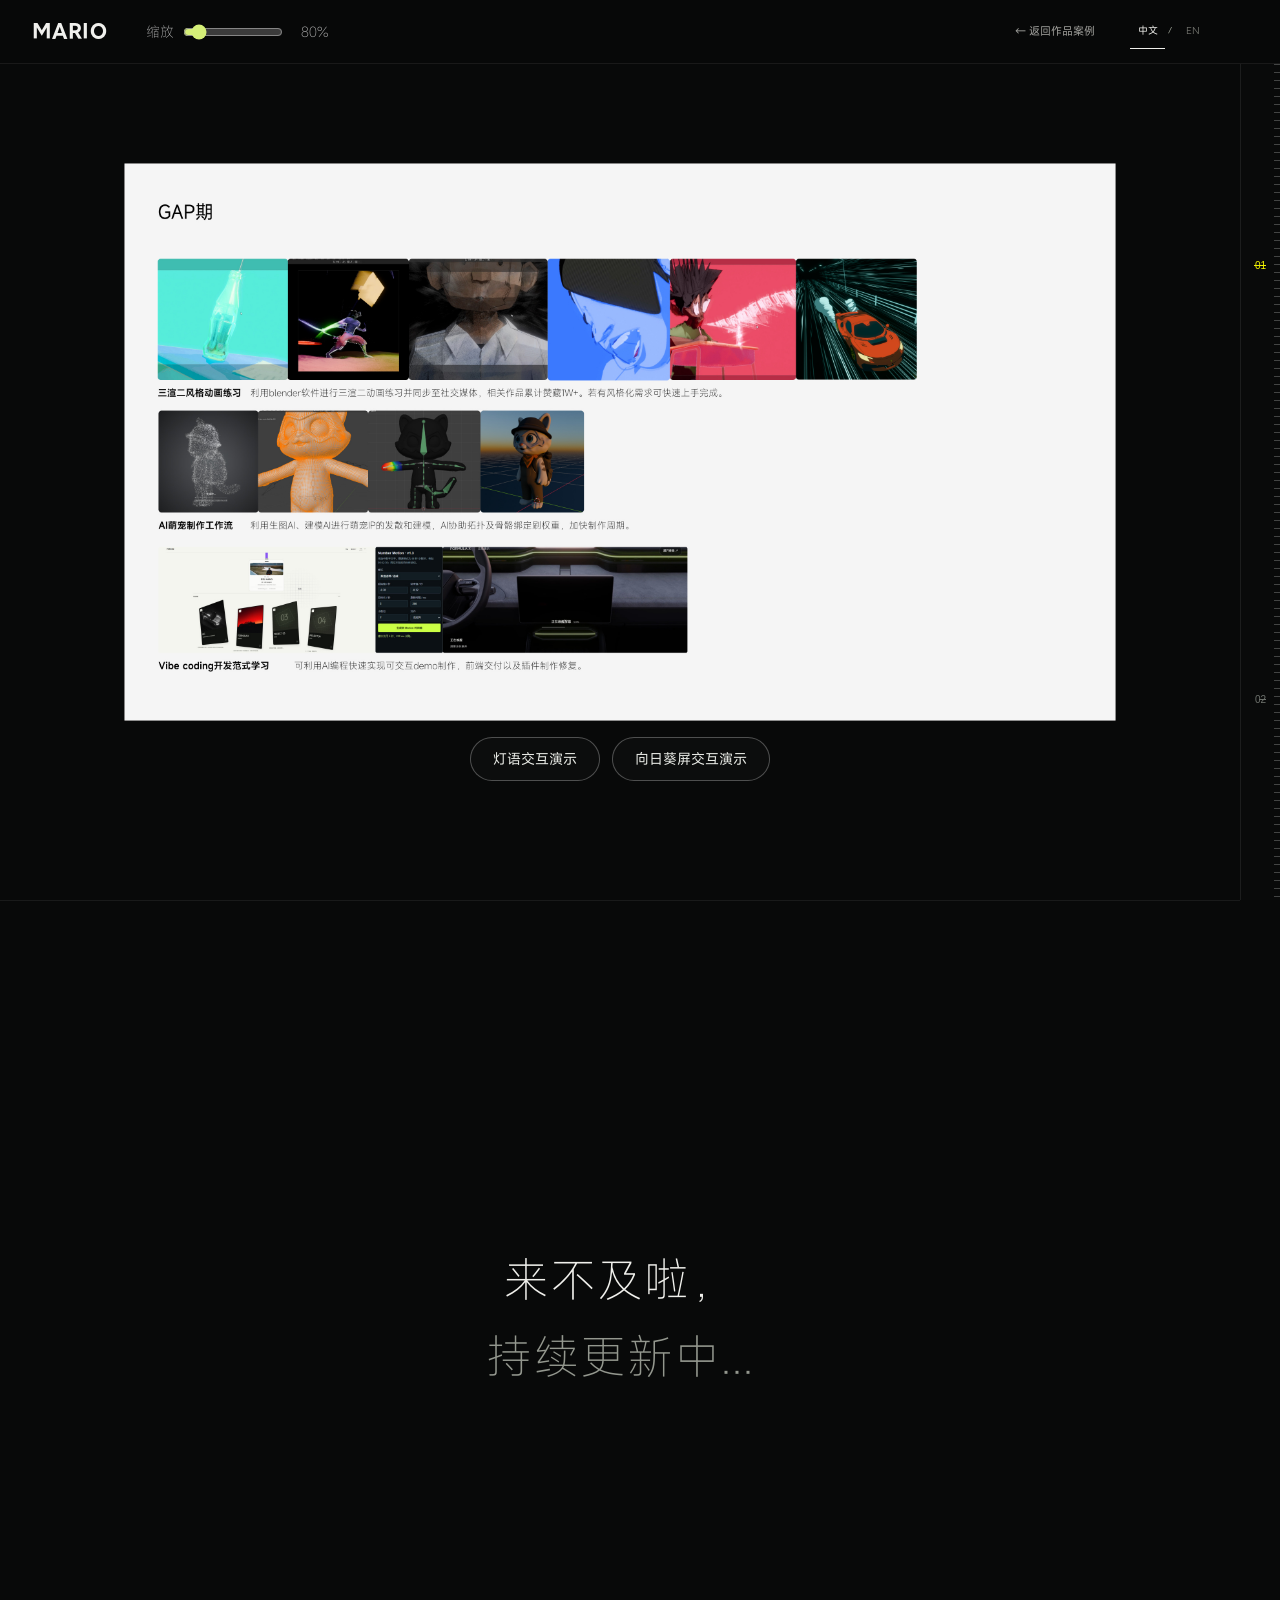
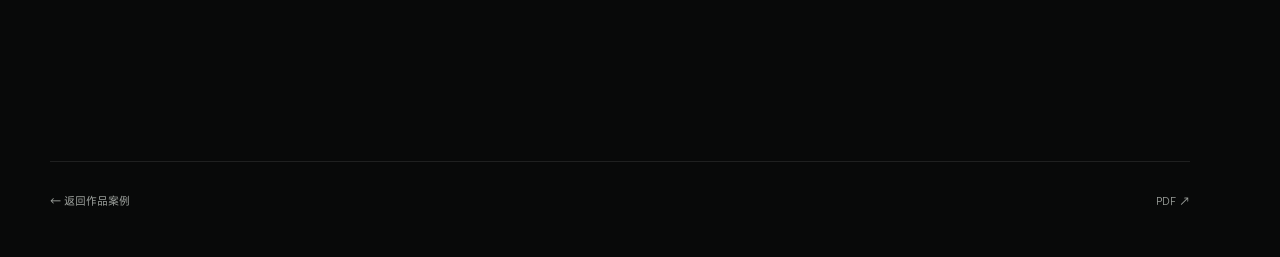
==== site/gap.html @ 6a28db86 "Publish MARIO UX and HMI portfolio" ====
<!doctype html><html lang="zh-CN"><head><meta charset="utf-8"><meta name="viewport" content="width=device-width,initial-scale=1"><meta name="description" content="GAP期 — 麦浩 Mario 的 UX / HMI 项目案例。"><meta name="theme-color" content="#080909"><title>GAP期 · MARIO</title><link rel="stylesheet" href="style.css?v=17"><link rel="stylesheet" href="isc.css?v=14"><link rel="stylesheet" href="portal.css?v=36"><script>try{const t=Number(sessionStorage.getItem('mario-gap-entry'));if(t&&Date.now()-t<6000&&!matchMedia('(prefers-reduced-motion: reduce)').matches){document.documentElement.classList.add('portal-arriving');setTimeout(()=>document.documentElement.classList.remove('portal-arriving'),2500)}}catch{}</script><link rel="stylesheet" href="extra-case.css?v=45"><link rel="stylesheet" href="cursor.css?v=17"><link rel="stylesheet" href="case-motion.css?v=42"></head><body class="case-page extra-page"><a class="case-skip" href="#case-main">跳转到项目内容</a><header class="case-header"><a class="logo" href="index.html#work" aria-label="返回 MARIO 作品集">MARIO</a><a href="index.html#work" class="case-return" id="case-return">← 返回作品案例</a><div class="language-switch" role="group" aria-label="页面语言"><button type="button" data-case-language="zh" aria-pressed="true">中文</button><span aria-hidden="true">/</span><button type="button" data-case-language="en" aria-pressed="false">EN</button></div></header><div class="reading-progress" aria-hidden="true"></div><nav class="case-ruler" aria-label="项目章节"></nav><main id="case-main" class="case-main"></main><dialog id="image-viewer"><div class="image-toolbar"><p id="image-caption"></p><div><button id="image-zoom" type="button" aria-pressed="false">放大查看</button><button id="image-close" type="button" aria-label="关闭图像">×</button></div></div><div class="image-stage"><img id="image-large" alt=""></div></dialog><script src="portal.js?v=44"></script><script src="gap.js?v=45"></script><script src="cursor.js?v=18"></script><script src="case-motion.js?v=46"></script></body></html>
---- site/style.css ----
@charset "UTF-8";
@font-face{font-family:Anton;src:url('assets/Anton-Regular.ttf') format('truetype');font-display:swap}@font-face{font-family:PortfolioCN;src:url('assets/Chinese-400.woff2') format('woff2');font-weight:400;font-display:swap}@font-face{font-family:PortfolioCN;src:url('assets/Chinese-500.woff2') format('woff2');font-weight:500;font-display:swap}@font-face{font-family:PortfolioCN;src:url('assets/Chinese-600.woff2') format('woff2');font-weight:600;font-display:swap}
:root{--paper:#f5f5f0;--ink:#141512;--grey:#74766e;--yellow:#ffd500;--line:#d9dad3}*{box-sizing:border-box}html{scroll-behavior:smooth;scroll-padding-top:30px}body{margin:0;background:var(--paper);color:var(--ink);font-family:PortfolioCN,"Microsoft YaHei",sans-serif;-webkit-font-smoothing:antialiased}button,a{-webkit-tap-highlight-color:transparent}button{font:inherit;color:inherit;cursor:pointer}button{padding:0;border:0;background:none}a{color:inherit;text-decoration:none}button:focus-visible,a:focus-visible{outline:2px solid #8e7300;outline-offset:7px}::selection{background:var(--yellow);color:#111}[hidden]{display:none!important}header{height:90px;display:flex;align-items:center;justify-content:space-between;margin:0 4.5%;border-bottom:1px solid var(--line)}.logo{font-family:Arial,sans-serif;font-size:45px;line-height:1;font-weight:900;letter-spacing:-6px;padding-right:8px}.logo span{color:#b49b00}nav{display:flex;gap:32px;align-items:center;font-size:13px}nav a:hover,nav button:hover{opacity:.5}#language{font-family:Arial,sans-serif;font-size:11px;margin-left:10px}main{max-width:1800px;margin:auto;padding:0 4.5%}.identity{display:grid;grid-template-columns:1.55fr 1fr;align-items:center;gap:10%;padding:55px 0 48px}.name-top{display:flex;align-items:center;gap:24px}.name-top>span:first-child{font-size:27px;font-weight:600;letter-spacing:1px}.name-rule{height:1px;background:#bfc1b6;flex:1;max-width:140px}.occupation{font-family:Arial,sans-serif;font-size:11px;line-height:1.45;letter-spacing:.4px}h1{font-family:Anton,Impact,sans-serif;font-weight:400;font-size:clamp(120px,15.7vw,245px);line-height:.99;letter-spacing:-.035em;margin:14px 0 -5px;position:relative;width:max-content}.name-star{display:inline-block;font-family:Arial,sans-serif;font-size:.29em;vertical-align:top;line-height:1.2;position:absolute;top:6px;right:-.85em;transform:rotate(-10deg);color:#aea52a}.bio{padding-top:6px;max-width:420px}.portrait{width:58px;height:66px;object-fit:cover;filter:grayscale(1);margin-bottom:16px}.bio h2{font-size:20px;font-weight:500;line-height:1.65;letter-spacing:-.3px;margin:0 0 12px}.bio p{font-size:13px;color:var(--grey);line-height:1.95;margin:0 0 16px;max-width:355px}.email{font:12px Arial,sans-serif;border-bottom:1px solid #b7b8ae;padding-bottom:4px}.work-heading{border-top:1px solid var(--line);display:flex;justify-content:space-between;align-items:center;padding:24px 0 22px}.work-heading h2{font-size:13px;font-weight:500;margin:0}.work-heading>span{font:10px Arial,sans-serif;letter-spacing:.5px;color:var(--grey)}.projects{display:grid;grid-template-columns:repeat(4,minmax(0,1fr));gap:22px}.project{text-align:left;min-width:0;display:block}.project-image{aspect-ratio:1.28;background:#e9eae3;position:relative;overflow:hidden}.project-image img{display:block;width:100%;height:100%;object-fit:cover;transition:transform .6s cubic-bezier(.2,.7,.2,1)}.project:first-child .project-image img{object-position:50% 56%}.project:hover img{transform:scale(1.055)}.project-open{position:absolute;right:12px;top:10px;color:#fff;font-size:23px;transition:transform .3s}.project:hover .project-open{transform:translate(3px,-3px)}.project-caption{display:flex;justify-content:space-between;align-items:center;margin:16px 0 5px}.project-caption h3{font-family:Arial,PortfolioCN,sans-serif;font-weight:600;font-size:15px;letter-spacing:-.3px;margin:0}.project-caption>span{font:10px Arial,sans-serif;color:var(--grey)}.project>p{font-size:11px;color:var(--grey);line-height:1.7;margin:0}.pending .project-image{background:#e9eae4;display:flex;align-items:center;justify-content:center}.placeholder-number{font-family:Anton,sans-serif;font-size:clamp(60px,7.5vw,115px);font-weight:400;color:#c2c5b9;line-height:1;transition:transform .5s,color .5s}.pending:hover .placeholder-number{transform:translateY(-7px);color:#a8ac9c}.pending-note{position:absolute;bottom:15px;font-size:10px;color:#7c8074;letter-spacing:2px}.pending:last-child .project-image{background:#e3e5dc}.pending .project-caption h3{font-family:PortfolioCN,sans-serif;font-weight:500}footer{margin:48px 4.5% 0;border-top:1px solid var(--line);padding:25px 0;display:flex;justify-content:space-between;font-size:10px;color:var(--grey)}footer>span{font-family:Arial,PortfolioCN,sans-serif}#site{transition:filter 1.2s,transform 1.2s,opacity .8s}.in-intro{overflow:hidden}.in-intro #site{filter:blur(12px);transform:scale(.98);pointer-events:none}.entrance{position:fixed;inset:0;background:#10110f;z-index:100;overflow:hidden;color:var(--yellow);transition:background 1s;visibility:hidden}.in-intro .entrance{visibility:visible}.entrance-top,.entrance-bottom{position:absolute;left:4.5%;right:4.5%;display:flex;align-items:center;justify-content:space-between;font:10px Arial,PortfolioCN,sans-serif;letter-spacing:.5px;z-index:4}.entrance-top{top:32px}.entrance-bottom{bottom:28px}.entrance-top button{font-size:11px;color:#d5d6cc}.ribbons{position:absolute;inset:0;display:flex;align-items:center;justify-content:center;perspective:1000px}.ribbon{position:absolute;background:var(--yellow);height:clamp(90px,18vh,190px);width:125vw;display:flex;align-items:center;justify-content:center;gap:3vw;white-space:nowrap;box-shadow:0 7px 25px #0005;transform-origin:center;transition:transform 1.2s cubic-bezier(.76,0,.24,1),opacity .8s;overflow:hidden}.ribbon span{font-family:Anton,sans-serif;color:#10110f;font-size:clamp(70px,16vh,170px);line-height:1;letter-spacing:-2px}.ribbon img{height:80%;width:17vh;object-fit:cover}.r1{transform:translateY(-20vh) rotate(-10deg);z-index:1}.r2{transform:rotate(7deg);z-index:2}.r3{transform:translateY(20vh) rotate(-6deg);z-index:3}.enter-control{position:absolute;z-index:5;left:50%;top:50%;transform:translate(-50%,-50%);text-align:center;background:#10110fe8;border:1px solid #ffffff20;padding:27px 34px 20px;backdrop-filter:blur(12px);transition:opacity .25s,transform .5s}.enter-control p{font-size:11px;color:#d7d8cb;white-space:nowrap;margin:15px 0 0}#enter{display:block;margin:auto;padding:5px;border-radius:60px}#enter:focus-visible{outline-color:var(--yellow)}.switch-track{display:block;width:108px;height:56px;background:#55584e;border-radius:40px;padding:5px;box-shadow:inset 0 2px 9px #0008;transition:background .3s}.switch-knob{display:grid;place-items:center;background:var(--paper);width:46px;height:46px;color:#151610;font-size:25px;border-radius:50%;box-shadow:0 3px 10px #0007;transition:transform .35s}.entering .switch-track{background:var(--yellow)}.entering .switch-knob{transform:translateX(52px)}.entering .enter-control{opacity:0;transform:translate(-50%,-50%) scale(.8);transition-delay:.3s}.entering .r1{transform:translate(-25vw,-130vh) rotate(-30deg);transition-delay:.2s}.entering .r2{transform:translate(140vw,10vh) rotate(20deg);transition-delay:.3s}.entering .r3{transform:translate(-30vw,140vh) rotate(-20deg);transition-delay:.4s}.entering.entrance{background:transparent}.entering .entrance-top,.entering .entrance-bottom{opacity:0;transition:opacity .3s}.intro-counter{position:absolute;inset:0;background:#10110f;z-index:8;display:grid;place-items:center;font-family:Anton,sans-serif;font-size:30vh;transition:opacity .3s;pointer-events:none}.intro-counter.done{opacity:0}dialog{width:min(480px,calc(100% - 40px));padding:45px;background:var(--paper);color:var(--ink);border:0;box-shadow:0 20px 100px #0004}dialog::backdrop{background:#10120e88;backdrop-filter:blur(6px)}.close-dialog{position:absolute;right:20px;top:15px;font-size:25px}.dialog-eyebrow{font:10px Arial,sans-serif;letter-spacing:1px;color:var(--grey)}dialog h2{font-size:30px;font-weight:500;margin:25px 0 15px}dialog p{font-size:13px;line-height:1.9;color:var(--grey)}#contact-links{display:flex;flex-direction:column;gap:16px;margin-top:25px;font:15px Arial,sans-serif}#contact-links a{width:max-content;border-bottom:1px solid #a8ab9d;padding-bottom:5px}
@media(min-width:1700px){.identity{padding:70px 0}.bio{max-width:460px}.bio p{font-size:15px;max-width:420px}.project-image{aspect-ratio:1.5}}@media(max-width:850px){header{height:74px}.identity{gap:7%;grid-template-columns:1.2fr 1fr;padding:45px 0}.name-top{gap:12px}.name-rule{max-width:60px}.name-top>span:first-child{font-size:22px}h1{font-size:17vw}.occupation{font-size:9px}.bio h2{font-size:17px}.bio p{font-size:12px}.projects{gap:16px}.project-image{aspect-ratio:1}.project-caption h3{font-size:12px}.project>p{font-size:10px}.pending-note{font-size:9px;letter-spacing:0}}@media(max-width:600px){header{height:68px;margin:0 6%}.logo{font-size:37px}nav{gap:23px;font-size:12px}#language{margin-left:0}main{padding:0 6%}.identity{display:block;padding:34px 0 32px}.name-top{gap:18px}.name-top>span:first-child{font-size:23px}.name-rule{max-width:90px}.occupation{font-size:10px}h1{font-size:29vw;line-height:1.05;letter-spacing:-.025em;margin-top:10px}.name-star{font-size:.25em;right:-.85em}.bio{padding-top:24px;position:relative;padding-left:66px;max-width:none}.portrait{position:absolute;left:0;top:27px;width:46px;height:56px}.bio h2{font-size:16px;margin-bottom:7px}.bio p{font-size:11px;line-height:1.9;max-width:none;margin-bottom:10px}.email{font-size:11px}.work-heading{padding:20px 0}.projects{grid-template-columns:1fr 1fr;gap:25px 15px}.project-image{aspect-ratio:1.3}.project-caption{margin-top:12px}.project-caption h3{font-size:12px}.project>p{font-size:10px}.placeholder-number{font-size:64px}.pending-note{bottom:12px;font-size:9px}footer{margin:30px 6% 0;padding:22px 0;gap:10px;font-size:9px}.entrance-top,.entrance-bottom{left:6%;right:6%;font-size:9px}.entrance-top{top:25px}.entrance-bottom{bottom:25px}.ribbon{width:220vw;height:16vh}.ribbon span{font-size:14vh}.r1{transform:translateY(-20vh) rotate(-16deg)}.r2{transform:rotate(12deg)}.r3{transform:translateY(20vh) rotate(-14deg)}.enter-control{padding:20px 25px 17px}.enter-control p{font-size:10px}dialog{padding:35px}}
@media(prefers-reduced-motion:reduce){html{scroll-behavior:auto}*,*:before,*:after{animation:none!important;transition:none!important}}

main:focus{outline:none}

/* Entrance revision: slender typography tapes and graphic hazard strips. */
@font-face{font-family:BlueSkyStandard;src:url('assets/BlueSkyStandard-Bold.woff') format('woff');font-weight:700;font-display:swap}
.entrance{font-family:MiSans,PortfolioCN,sans-serif}.entrance .ribbon{height:clamp(54px,9.5vh,92px);width:160vw;gap:7vw;box-shadow:0 3px 10px #0004}.entrance .ribbon span{font-family:BlueSkyStandard,sans-serif;font-size:clamp(34px,7.3vh,70px);font-weight:700;letter-spacing:-.035em;flex-shrink:0;line-height:1.05}.entrance .r1{transform:translateY(-22vh) rotate(-10deg)}.entrance .r2{transform:translateY(-2vh) rotate(7deg)}.entrance .r3{transform:translateY(20vh) rotate(-7deg)}
.hazard{position:absolute;width:160vw;height:clamp(18px,4.2vh,38px);background:repeating-linear-gradient(45deg,#10110f 0,#10110f 27px,var(--yellow) 27px,var(--yellow) 54px);box-shadow:0 3px 12px #0005;transition:transform 1.2s cubic-bezier(.76,0,.24,1),opacity .8s;z-index:0;pointer-events:none}.h1{transform:translateY(-36vh) rotate(6deg)}.h2{transform:translateY(4vh) rotate(-24deg)}.h3{transform:translateY(34vh) rotate(4deg)}.entrance .enter-control{padding:22px 25px;border:1px solid #ffffff14;background:#10110fe8;border-radius:3px;top:50%}.switch-knob svg{width:25px;height:25px;fill:none;stroke:currentColor;stroke-width:1.7;stroke-linecap:round;stroke-linejoin:round}.intro-skip{position:absolute;z-index:7;right:4.5%;top:25px;width:36px;height:36px;color:#b6b8a9;font-size:0;border-radius:50%}.intro-skip:before,.intro-skip:after{content:'';position:absolute;left:10px;top:17px;width:16px;height:1px;background:currentColor;transform:rotate(45deg)}.intro-skip:after{transform:rotate(-45deg)}.intro-skip:hover{color:#fff}.entrance.entering .r1{transform:translate(-25vw,-130vh) rotate(-30deg)}.entrance.entering .r2{transform:translate(150vw,10vh) rotate(20deg)}.entrance.entering .r3{transform:translate(-30vw,140vh) rotate(-20deg)}.entering .h1{transform:translate(30vw,-140vh) rotate(20deg);transition-delay:.1s}.entering .h2{transform:translate(-160vw,10vh) rotate(-30deg);transition-delay:.2s}.entering .h3{transform:translate(30vw,140vh) rotate(16deg);transition-delay:.3s}.entering .intro-skip{opacity:0;transition:opacity .2s}
@media(max-width:600px){.entrance .ribbon{height:clamp(46px,7.5vh,65px);width:260vw;gap:14vw}.entrance .ribbon span{font-size:clamp(28px,5.6vh,48px);letter-spacing:-.035em}.entrance .r1{transform:translateY(-21vh) rotate(-14deg)}.entrance .r2{transform:translateY(-1vh) rotate(10deg)}.entrance .r3{transform:translateY(20vh) rotate(-12deg)}.hazard{height:22px;width:270vw;background-size:auto}.h1{transform:translateY(-34vh) rotate(8deg)}.h2{transform:translateY(1vh) rotate(-30deg)}.h3{transform:translateY(33vh) rotate(7deg)}.entrance .enter-control{padding:19px 21px}}

/* Personal introduction: a single profile card in a quiet tracking field. */
@font-face{font-family:BlueSkyStandard;src:url('assets/BlueSkyStandard-Regular.woff') format('woff');font-weight:400;font-display:swap}
#site .logo{font-family:BlueSkyStandard,sans-serif;font-size:23px;letter-spacing:.035em;font-weight:700;line-height:1;padding:0}header{height:78px}.personal-stage{display:flex;justify-content:center;align-items:center;position:relative;isolation:isolate;overflow:hidden;min-height:490px;padding:42px 0 46px;gap:0;background:radial-gradient(ellipse at center,#fbfbf9 10%,#f5f5f0 70%)}.stage-grid{position:absolute;inset:0;z-index:-3;pointer-events:none;background-image:linear-gradient(#858d810d 1px,transparent 1px),linear-gradient(90deg,#858d810d 1px,transparent 1px);background-size:38px 38px;mask-image:radial-gradient(ellipse 48% 55% at center,#000 10%,transparent 100%)}.motion-defs{position:absolute;width:0;height:0;overflow:hidden}.profile-card{position:relative;z-index:5;width:370px;padding:7px 7px 0;background:#fafbf8f5;border:1px solid #d9ddd4;border-radius:24px;box-shadow:0 3px 4px #303a2810,0 15px 45px #303a280c,inset 0 0 0 3px #fff;transition:box-shadow .4s}.profile-card:hover{box-shadow:0 4px 8px #303a2810,0 20px 55px #303a2814,inset 0 0 0 3px #fff}.profile-photo{height:164px;overflow:hidden;border-radius:17px 17px 8px 8px;background:#b8c4bb}.profile-photo img{display:block;width:100%;height:100%;object-fit:cover;object-position:55% 66%;filter:saturate(.8);transition:transform .8s}.profile-card:hover .profile-photo img{transform:scale(1.025)}.profile-content{text-align:center;padding:20px 25px 19px}.profile-greeting{margin:0 0 5px!important;font-size:11px!important;font-weight:400!important;color:#8c9186!important;line-height:1.5!important}.profile-card h1{display:flex;align-items:baseline;justify-content:center;gap:11px;font-family:PortfolioCN,sans-serif;font-size:24px;font-weight:500;letter-spacing:0;line-height:1.3;width:auto;margin:0}.profile-english{font-family:BlueSkyStandard,sans-serif;font-weight:700;font-size:24px;letter-spacing:.01em}.profile-role{font-family:BlueSkyStandard,sans-serif;font-size:11px;color:#555d50;letter-spacing:.04em;margin:10px 0 11px}.profile-description{font-family:PortfolioCN,sans-serif;font-size:11px;line-height:1.9;color:#7e8577;margin:0 auto;max-width:295px}.profile-actions{border-top:1px solid #e5e7df;display:flex;justify-content:space-between;align-items:center;padding:14px 14px 15px;gap:20px}.profile-icons{display:flex;gap:7px}.profile-icons a{width:30px;height:30px;border:1px solid #e3e6dc;border-radius:50%;display:grid;place-items:center;background:#f1f3ed;transition:background .2s}.profile-icons a:hover{background:#e2e6d9}.profile-icons svg{width:14px;height:14px;fill:none;stroke:#30372b;stroke-width:1.4;stroke-linecap:round;stroke-linejoin:round}#card-contact{background:#20251c;color:#fff;border-radius:22px;padding:10px 17px;font-size:10px;line-height:1}#card-contact:hover{background:#414b36}.walker{position:absolute;left:50%;top:50%;width:74px;height:135px;z-index:0;pointer-events:none;will-change:transform;animation:walk-field 10s ease-in-out infinite;--x:0px;--y:0px;--angle:0deg;--step:25px}.walker-1{--x:-290px;--y:15px;--angle:12deg;animation-delay:-2s}.walker-2{--x:-235px;--y:80px;--angle:24deg;animation-delay:-7s}.walker-3{--x:230px;--y:50px;--angle:72deg;animation-delay:-4s}.walker-4{--x:265px;--y:-5px;--angle:94deg;animation-delay:-9s}.shoe{position:absolute;left:15px;top:12px;width:42px;height:102px;fill:#191d17;filter:blur(.35px) drop-shadow(0 5px 5px #1e2a1938);opacity:.9}.foot-halo{position:absolute;inset:-28px -18px 0;background:radial-gradient(ellipse,#222e185c,transparent 65%);filter:blur(13px);transform:translateY(-25px)}.track-frame{position:absolute;inset:0;background:linear-gradient(#bd5b57,#bd5b57) top left/8px 1px no-repeat,linear-gradient(#bd5b57,#bd5b57) top left/1px 8px no-repeat,linear-gradient(#bd5b57,#bd5b57) top right/8px 1px no-repeat,linear-gradient(#bd5b57,#bd5b57) top right/1px 8px no-repeat,linear-gradient(#bd5b57,#bd5b57) bottom left/8px 1px no-repeat,linear-gradient(#bd5b57,#bd5b57) bottom left/1px 8px no-repeat,linear-gradient(#bd5b57,#bd5b57) bottom right/8px 1px no-repeat,linear-gradient(#bd5b57,#bd5b57) bottom right/1px 8px no-repeat;animation:tracking 4s ease-in-out infinite}.track-frame i{position:absolute;top:-13px;left:0;font:normal 6px/1 BlueSkyStandard,Arial,sans-serif;letter-spacing:1px;color:#b35a55;white-space:nowrap}.walker-2 .track-frame{animation-delay:-2s}.walker-3 .track-frame{animation-delay:-1s}.walker-4 .track-frame{animation-delay:-3s}.walker-2 .shoe,.walker-4 .shoe{transform:scaleX(-1)}@keyframes walk-field{0%,100%{transform:translate(var(--x),var(--y)) rotate(var(--angle));opacity:.55}35%{transform:translate(calc(var(--x) + var(--step)),calc(var(--y) - 32px)) rotate(calc(var(--angle) + 7deg));opacity:1}65%{transform:translate(calc(var(--x) + 12px),calc(var(--y) - 55px)) rotate(calc(var(--angle) - 4deg));opacity:.65}}@keyframes tracking{0%,20%,75%,100%{opacity:.1}35%,55%{opacity:.75}}
@media(min-width:1600px){.personal-stage{min-height:510px}.profile-card{width:400px}.profile-photo{height:178px}.profile-content{padding:22px 30px}.profile-description{font-size:12px}}@media(max-width:850px){.personal-stage{min-height:465px}.walker-1{--x:-265px}.walker-2{--x:-240px}.walker-3{--x:195px}.walker-4{--x:215px}.profile-card{width:350px}}@media(max-width:600px){header{height:66px}#site .logo{font-size:20px}.personal-stage{min-height:445px;padding:30px 13px 33px;margin:0 -6.82%;width:113.64%;background:radial-gradient(ellipse at center,#fbfbf9,#f5f5f0)}.profile-card{width:min(320px,84vw);border-radius:21px}.profile-photo{height:150px;border-radius:15px 15px 7px 7px}.profile-content{padding:17px 20px}.profile-card h1,.profile-english{font-size:22px}.profile-description{font-size:10px;max-width:260px}.profile-role{font-size:10px;margin:8px 0 10px}.profile-actions{padding:12px}.walker{transform:scale(.7);--step:12px}.walker-1{--x:-210px;--y:20px}.walker-2{--x:-195px;--y:100px}.walker-3{--x:155px;--y:80px}.walker-4{--x:170px;--y:10px}.stage-grid{background-size:27px 27px;mask-image:radial-gradient(ellipse at center,#000,transparent 80%)}}@media(prefers-reduced-motion:reduce){.walker{animation:none;transform:translate(var(--x),var(--y)) rotate(var(--angle));opacity:.55}.track-frame{animation:none;opacity:.35}}

@font-face{font-family:MiSans;src:url('assets/MiSans-400.woff2') format('woff2');font-weight:400;font-display:swap}@font-face{font-family:MiSans;src:url('assets/MiSans-500.woff2') format('woff2');font-weight:500;font-display:swap}
body,.profile-card h1,.profile-description{font-family:BlueSkyStandard,MiSans,sans-serif}.profile-content .profile-greeting,#card-contact{font-family:BlueSkyStandard,MiSans,sans-serif}

/* Wider profile, direct contacts and a pointer-revealed grid. */
#site{position:relative;isolation:isolate}.cursor-grid{position:fixed;inset:0;z-index:-1;pointer-events:none;background-image:linear-gradient(#7b897a38 1px,transparent 1px),linear-gradient(90deg,#7b897a38 1px,transparent 1px);background-size:30px 30px;mask-image:radial-gradient(circle 170px at var(--pointer-x,50%) var(--pointer-y,25%),#000 5%,transparent 100%);opacity:0;transition:opacity .45s}.cursor-grid.grid-active{opacity:1}.personal-stage{background:transparent;min-height:466px;padding:32px 0 37px;overflow:visible}.profile-card{width:460px}.profile-photo{height:180px}.profile-content{padding:18px 28px 18px}.profile-description{max-width:360px;line-height:1.9}.profile-contacts{display:flex;justify-content:center;align-items:center;gap:24px;padding:17px 10px 19px;border-top:1px solid #e4e7de;margin:0 13px;font:12px BlueSkyStandard,MiSans,sans-serif;color:#59624f}.profile-contacts a{transition:color .2s}.profile-contacts a:hover{color:#111}.profile-role{margin:9px 0 10px}.profile-card{background:#fafbf8f5}.profile-card h1{font-family:BlueSkyStandard,MiSans,sans-serif}
/* Staggered black posters, inspired by an exhibition wall. */
.poster-work{position:relative}.poster-work .work-heading{padding:24px 0 19px}.poster-field{position:relative;isolation:isolate;padding:34px 30px 10px;overflow:visible}.work-watermark{position:absolute;left:50%;bottom:92px;transform:translateX(-50%);font:400 clamp(90px,17vw,260px)/.8 BlueSkyStandard,sans-serif;letter-spacing:-.065em;color:#171914;white-space:nowrap;z-index:-1;pointer-events:none}.poster-field .projects{display:grid;grid-template-columns:repeat(4,minmax(0,1fr));gap:34px;align-items:start;perspective:1600px}.poster-project{position:relative;min-width:0;--rotation:-7deg;--lift:0px;--tilt-x:0deg;--tilt-y:0deg;isolation:isolate;padding-top:10px}.poster-project:nth-child(2){--rotation:3deg;margin-top:37px}.poster-project:nth-child(3){--rotation:-3deg;margin-top:8px}.poster-project:nth-child(4){--rotation:6deg;margin-top:42px}.poster{aspect-ratio:.76;background:#111310;border:5px solid #111310;border-radius:10px;overflow:hidden;position:relative;display:flex;flex-direction:column;color:#f4f5ef;box-shadow:0 10px 18px #1823101a;transform:translateY(var(--lift)) rotate(var(--rotation)) rotateX(var(--tilt-x)) rotateY(var(--tilt-y));transform-origin:50% 70%;transition:transform .65s cubic-bezier(.2,.7,.2,1),box-shadow .6s;will-change:transform}.poster-art{height:65%;flex-shrink:0;position:relative;background:#22261e;overflow:hidden;border-radius:5px 5px 0 0}.poster-art>img{width:100%;height:100%;object-fit:cover;display:block;transition:transform .9s}.cover-number{position:absolute;left:11px;top:11px;display:flex;align-items:center;justify-content:center;min-width:33px;height:29px;background:#f4f5ee;color:#171914;font:400 13px BlueSkyStandard,sans-serif;border-radius:3px}.poster-copy{flex:1;position:relative;padding:15px 9px 10px}.poster-copy h3{font:400 clamp(17px,2vw,29px)/1.06 BlueSkyStandard,sans-serif;letter-spacing:-.045em;margin:0;max-width:100%;overflow-wrap:break-word}.poster-copy>p{font:400 10px/1.5 BlueSkyStandard,MiSans,sans-serif;color:#b0b5a9;margin:10px 26px 0 0}.poster-arrow{position:absolute;right:9px;bottom:12px;width:22px;height:22px;display:grid;place-items:center;border:1px solid #f4f5ef44;border-radius:50%;font:15px Arial,sans-serif;transition:background .25s,color .25s}.poster-description{font-family:BlueSkyStandard,MiSans,sans-serif!important;font-size:11px!important;line-height:1.85!important;color:#72796c!important;margin:28px 0 0!important;padding:0 2px;max-width:95%;position:relative;background:var(--paper);text-align:left}.poster-project:hover,.poster-project:focus-visible{z-index:8}.poster-project:hover .poster,.poster-project:focus-visible .poster{--rotation:0deg;--lift:-14px;box-shadow:0 20px 35px #18231030}.poster-project:hover .poster-art img{transform:scale(1.07)}.poster-project:hover .poster-arrow{background:#f4f5ef;color:#151813}.wire-art{position:absolute;inset:0;display:grid;place-items:center;background:radial-gradient(ellipse at center,#6a765a44,transparent 70%),linear-gradient(#bfc8af16 1px,transparent 1px),linear-gradient(90deg,#bfc8af16 1px,transparent 1px);background-size:auto,24px 24px,24px 24px}.wire-art:after{content:'';position:absolute;left:20%;right:20%;top:24%;bottom:24%;border:1px solid #abb89755;transform:rotate(-25deg) skewY(12deg);transition:transform .8s}.wire-art>span{font:400 clamp(45px,6vw,95px)/1 BlueSkyStandard,sans-serif;letter-spacing:-.06em;color:#bbc4aa80;z-index:1}.poster-project:hover .wire-art:after{transform:rotate(15deg) skewY(-10deg)}.poster-project:nth-child(4) .wire-art{background-color:#282a23}.posters-visible .poster{animation:poster-arrive 1s cubic-bezier(.2,.7,.2,1) both}.posters-visible .poster-project:nth-child(2) .poster{animation-delay:.09s}.posters-visible .poster-project:nth-child(3) .poster{animation-delay:.18s}.posters-visible .poster-project:nth-child(4) .poster{animation-delay:.27s}@keyframes poster-arrive{from{opacity:0;translate:0 38px}to{opacity:1;translate:0 0}}.poster-work+footer{margin-top:32px}
@media(min-width:1600px){.profile-card{width:490px}.profile-photo{height:190px}.personal-stage{min-height:490px}.poster-field{padding-left:45px;padding-right:45px}.poster-field .projects{gap:55px}.poster-copy{padding:20px 12px}.poster-copy>p{font-size:12px}.poster-description{font-size:12px!important}}@media(max-width:1000px){.poster-field{padding:25px 14px 10px}.poster-field .projects{gap:23px}.poster-copy{padding:13px 7px}.poster-copy h3{font-size:19px}.poster-copy>p{font-size:9px}.cover-number{left:8px;top:8px;min-width:27px;height:24px;font-size:11px}.poster-description{font-size:10px!important;line-height:1.8!important}.work-watermark{bottom:100px}}@media(max-width:700px){.profile-card{width:min(460px,88vw)}.personal-stage{padding:30px 0;min-height:438px}.profile-photo{height:170px}.profile-description{max-width:340px;font-size:11px}.profile-content{padding:17px 22px}.profile-contacts{font-size:11px;gap:18px}.poster-field{padding:15px 9px 0}.poster-field .projects{grid-template-columns:1fr 1fr;gap:34px 28px}.poster-project:nth-child(1){--rotation:-5deg}.poster-project:nth-child(2){--rotation:5deg;margin-top:25px}.poster-project:nth-child(3){--rotation:-4deg;margin-top:0}.poster-project:nth-child(4){--rotation:4deg;margin-top:25px}.poster-copy h3{font-size:clamp(17px,3.5vw,24px)}.poster-description{margin-top:23px!important}.work-watermark{font-size:25vw;bottom:37%;letter-spacing:-.07em}.poster{border-width:4px;border-radius:8px}.poster-art{height:62%}.poster-copy>p{margin-top:7px}.poster-arrow{bottom:7px;right:6px;width:19px;height:19px;font-size:12px}}@media(max-width:400px){.profile-contacts{font-size:10px;gap:15px;margin:0 10px}.profile-photo{height:151px}.personal-stage{min-height:420px}.profile-description{font-size:10px}.poster-field .projects{gap:29px 19px}.poster-copy h3{font-size:17px}.poster-copy>p{font-size:8px}.poster-description{font-size:9px!important}.poster-art{height:59%}.cover-number{height:22px;min-width:24px;left:6px;top:6px}}
@media(hover:none){.cursor-grid{display:none}.poster-project:active .poster{--rotation:0deg;--lift:-5px}}@media(prefers-reduced-motion:reduce){.poster,.poster-art>img,.wire-art:after{transition:none;animation:none!important}.poster-project:hover .poster{--lift:0px}.cursor-grid{transition:none}}

.work-watermark{width:100%;text-align:center;overflow:hidden}.poster-work{overflow-x:clip}


@font-face{font-family:MiSans;src:url('assets/MiSans-ExtraLight.woff2') format('woff2');font-weight:200;font-display:swap}@font-face{font-family:BlueSkyStandard;src:url('assets/BlueSkyStandard-Light.woff') format('woff');font-weight:300;font-display:swap}
.profile-greeting,.profile-role,.profile-description,.profile-contacts{font-weight:200!important}.profile-description{font-size:12px}.profile-contacts{font-size:12px}.poster-copy>p{font-size:10px;line-height:1.5;margin-top:8px}.poster-project:first-child .poster-copy>p{max-width:90%;font-size:10px}@media(max-width:600px){.poster-project:first-child .poster-copy>p{font-size:8px;line-height:1.45;margin-top:6px}.poster-project:first-child .poster-copy h3{font-size:18px}.profile-description{font-size:11px}.profile-contacts{font-size:11px}}



.language-switch{display:flex;align-items:center;gap:3px;font-family:BlueSkyStandard,MiSans,sans-serif;font-size:11px;white-space:nowrap}.language-switch button{min-width:35px;min-height:34px;padding:7px 4px;border:0;border-bottom:1px solid transparent;color:#92988a;line-height:1.3}.language-switch button[aria-pressed=true]{color:var(--ink);border-bottom-color:currentColor}.language-switch span{color:#adb2a4;font-size:9px}.language-switch button:hover{opacity:1;color:var(--ink)}@media(max-width:600px){nav{gap:18px}.language-switch{gap:1px;font-size:10px}.language-switch button{min-width:30px}}
---- site/isc.css ----
@charset "UTF-8";
.case-page{--paper:#080909;--ink:#ededed;--grey:#999;--line:#ffffff20;background:var(--paper);color:var(--ink);font:400 14px/1.8 BlueSkyStandard,MiSans,sans-serif}.case-page *{box-sizing:border-box}.case-page h1,.case-page h2,.case-page p,.case-page figure{margin:0}.case-page main{padding:0;max-width:none;outline:0}.case-page button{font:inherit}.case-page a:focus-visible,.case-page button:focus-visible{outline:2px solid #a295ff;outline-offset:-3px}.visually-hidden{position:absolute!important;width:1px!important;height:1px!important;overflow:hidden;clip-path:inset(50%);white-space:nowrap}
.case-header{height:64px;position:sticky;top:0;z-index:30;margin:0;padding:0 70px 0 32px;display:flex;align-items:center;gap:25px;background:#080909f2;backdrop-filter:blur(12px);border-bottom:1px solid #ffffff12}.case-header .logo{font:700 22px/1 BlueSkyStandard,sans-serif;letter-spacing:.02em;color:#f0f0ed;padding:0}.case-return{margin-left:auto;font-size:11px;color:#a0a09c}.case-header .language-switch{margin-left:10px;font-size:10px}.case-header .language-switch button{color:#73746e}.case-header .language-switch button[aria-pressed=true]{color:#efefeb}.reading-progress{position:fixed;top:63px;left:0;width:100%;height:1px;background:#dfdfd6;transform:scaleX(0);transform-origin:left;z-index:40}.case-skip{position:fixed;top:-80px;left:20px;z-index:100;background:#f4ef00;color:black;padding:12px}.case-skip:focus{top:12px}.case-main{margin-right:40px}.case-ruler{position:fixed;right:0;top:64px;bottom:0;width:40px;background:#0a0b0bf2;border-left:1px solid #ffffff14;z-index:25;display:flex;flex-direction:column;justify-content:space-around}.case-ruler:after{content:'';position:absolute;right:0;top:0;bottom:0;width:6px;background:repeating-linear-gradient(to bottom,#9a9c9b66 0 1px,transparent 1px 8px);pointer-events:none}.case-ruler a{position:relative;display:flex;align-items:center;justify-content:center;min-height:42px;color:#6d716c;font:300 10px BlueSkyStandard,sans-serif;transition:color .25s}.case-ruler a i{position:absolute;right:0;width:7px;height:1px;background:currentColor;transition:width .25s}.case-ruler a.active,.case-ruler a:hover{color:#f0f000}.case-ruler a.active i{width:12px}
.pdf-cover{min-height:calc(100svh - 64px);display:grid;place-items:center;background:#080909}.cover-spread{position:relative;width:100%;max-width:2200px;aspect-ratio:2560/1080}.cover-car-anchor{position:absolute;left:50%;top:0;width:50%;height:100%;pointer-events:none}.board-open{display:block;position:relative;width:100%;padding:0;border:0;background:#080909;line-height:0}.board-open img{display:block;width:100%;height:auto;max-width:none}.pdf-page{width:100%;max-width:2200px;margin:0 auto;padding:12px 0;scroll-margin-top:64px}.pdf-page:first-of-type{padding-top:0}.board-open:focus-visible{outline-offset:-4px!important}.pdf-demo{max-width:1600px;margin:12px auto 30px;padding:25px 3% 35px;background:#090b0c}.prototype-shell{background:#0e1214;border:1px solid #ffffff24;padding:15px}.prototype-top{display:flex;justify-content:space-between;gap:20px;align-items:center;color:#8a949a;font-size:10px;padding-bottom:14px}.prototype-expand{font-size:10px!important;color:#ddd;border:1px solid #ffffff50;padding:8px 12px!important}.prototype-frame{display:block;width:100%;height:650px;border:0;background:#090c0e}.prototype-shell.expanded{position:fixed;inset:15px;z-index:200;display:flex;flex-direction:column;box-shadow:0 0 0 50px #000e;overflow:auto}.prototype-shell.expanded .prototype-frame{flex:1;height:auto;min-height:300px}body.demo-open{overflow:hidden}.case-end{margin:25px 4% 0;padding:30px 0 45px;display:flex;justify-content:space-between;font-size:11px;border-top:1px solid #ffffff18;color:#9b9f9b}
.case-page #image-viewer{width:min(1800px,96vw);max-width:none;max-height:94dvh;padding:0;background:#101314;border:1px solid #ffffff30;color:#ddd;overflow:hidden}.case-page #image-viewer::backdrop{background:#000e;backdrop-filter:blur(10px)}.image-toolbar{height:49px;display:flex;justify-content:space-between;align-items:center;padding:0 14px;border-bottom:1px solid #ffffff20}.image-toolbar>div{display:flex;align-items:center;gap:20px}.case-page #image-caption{font-size:10px;color:#a8aea8;margin:0;padding:0}.case-page #image-zoom{font-size:11px;color:#ddd;border:1px solid #ffffff35;padding:4px 10px}.case-page #image-close{position:static;float:none;width:28px;height:28px;margin:0;color:#fff;font:24px Arial,sans-serif;background:transparent}.image-stage{max-height:calc(94dvh - 50px);overflow:auto;overscroll-behavior:contain}.case-page #image-large{display:block;width:100%;height:auto;max-height:calc(94dvh - 55px);max-width:none;object-fit:contain}.case-page #image-viewer.zoomed #image-large{width:200%;height:auto;max-height:none;object-fit:initial}
@media(max-width:1100px){.prototype-frame{height:530px}}
@media(max-width:760px){.case-header{height:60px;padding:0 20px;gap:15px}.case-header .logo{font-size:20px}.case-return{font-size:10px}.case-header .language-switch{font-size:10px;margin-left:0}.reading-progress{top:59px}.case-main{margin-right:0}.case-ruler{position:sticky;top:60px;bottom:auto;width:100%;height:35px;flex-direction:row;border-left:0;border-bottom:1px solid #ffffff20}.case-ruler:after{inset:auto 0 0;width:100%;height:4px;background:repeating-linear-gradient(to right,#969a9366 0 1px,transparent 1px 8px)}.case-ruler a{min-height:0;flex:1;font-size:9px}.case-ruler a i{display:none}.case-ruler a.active{background:#ffffff09}.pdf-cover{min-height:0;display:block;padding:12px 0}.pdf-page{padding:9px 0;scroll-margin-top:95px}.pdf-demo{padding:16px 10px 24px;margin:10px 0 20px}.prototype-shell{padding:10px}.prototype-top{font-size:9px;padding-bottom:10px}.prototype-expand{font-size:9px!important;padding:7px 10px!important}.prototype-frame{height:430px}.prototype-shell.expanded{inset:0;margin:0;padding:12px}.case-end{padding:25px 0 35px}.case-page #image-viewer{width:100vw;max-height:96dvh}.image-toolbar{padding:0 10px;height:45px}.image-toolbar>div{gap:12px}.case-page #image-caption{font-size:9px}.case-page #image-zoom{font-size:10px}.image-stage{max-height:calc(96dvh - 46px)}.case-page #image-large{max-height:calc(96dvh - 48px)}.case-page #image-viewer.zoomed #image-large{width:260%;max-height:none}}
@media(prefers-reduced-motion:reduce){.case-ruler a,.case-ruler a i{transition:none}}
---- site/portal.css ----
.project-portal{position:fixed;inset:0;z-index:9999;overflow:hidden;pointer-events:auto;isolation:isolate}.portal-backdrop{position:absolute;inset:0;background:#080909}.portal-image{position:absolute;max-width:none;object-fit:cover;object-position:53% center;will-change:transform,left,top,width,height;display:block}.portal-arriving .case-header,.portal-arriving .case-ruler,.portal-arriving .reading-progress,.portal-arriving .case-main{visibility:hidden}.portal-leaving{overflow:hidden}.portal-leaving #site{pointer-events:none}.portal-arriving{overflow:hidden}.portal-arriving body{background:#080909}.portal-arriving .project-portal{visibility:visible}
@media(prefers-reduced-motion:reduce){.project-portal{display:none}.portal-arriving .case-header,.portal-arriving .case-ruler,.portal-arriving .reading-progress,.portal-arriving .case-main{visibility:visible}}
---- site/extra-case.css ----
.extra-page .cover-spread{aspect-ratio:16/9}
.gap-demo-links{display:flex;justify-content:center;align-items:center;flex-wrap:wrap;gap:12px;margin:16px auto 20px;padding:0 20px;scroll-margin-top:64px}.gap-demo-button{display:inline-flex;align-items:center;justify-content:center;min-height:44px;padding:10px 22px;border:1px solid #ffffff45;border-radius:30px;background:#ffffff05;color:#e8eae5;font:400 14px/1.5 BlueSkyStandard,MiSans,sans-serif;transition:border-color .18s,background .18s,color .18s}.gap-demo-button:hover{border-color:#d5ef78;color:#d5ef78;background:#d5ef780b}.gap-demo-button:focus-visible{outline:2px solid #d5ef78;outline-offset:4px}
.case-page .gap-update-page{display:grid;place-items:center;min-height:calc(100svh - 64px);padding:48px 24px;scroll-margin-top:64px;border-top:1px solid #ffffff12}.case-page .gap-update-page p{font:200 clamp(30px,3.6vw,52px)/1.65 BlueSkyStandard,MiSans,sans-serif;text-align:center;letter-spacing:.02em;color:#f0f0ec}.gap-update-page p span{display:block}.gap-update-page p span+span{color:#93978e}
@media(max-width:760px){.gap-demo-links{gap:10px;margin:14px auto 16px;scroll-margin-top:95px}.gap-demo-button{padding:10px 17px}.case-page .gap-update-page{min-height:calc(100svh - 95px);scroll-margin-top:95px}}
---- site/cursor.css ----
html.eye-cursor-active,html.eye-cursor-active *{cursor:none!important}.eye-cursor{position:fixed;left:0;top:0;width:0;height:0;z-index:2147483646;pointer-events:none!important;user-select:none;will-change:transform;contain:layout style}.eye-cursor[hidden]{display:none!important}.eye-cursor-pair{position:absolute;left:-18px;top:-11px;display:flex;align-items:center;gap:2px;width:36px;height:22px;filter:drop-shadow(0 1px 1.5px #0008);transform-origin:center;transition:transform .09s ease}.cursor-eye{position:relative;display:block;width:17px;height:21px;flex:none;overflow:hidden;border:1px solid #3338;border-radius:50%;background:#fff}.cursor-pupil{position:absolute;left:50%;top:50%;width:7px;height:9px;border-radius:50%;background:#121314;transform:translate(calc(-50% + var(--gaze-x,0px)),calc(-50% + var(--gaze-y,0px)));will-change:transform}.cursor-pupil:after{content:'';position:absolute;left:1.3px;top:1.4px;width:1.5px;height:1.5px;background:#ffffffc9;border-radius:50%}.eye-cursor.is-pressed .eye-cursor-pair{transform:scaleY(.83)}@media(prefers-reduced-motion:reduce){.eye-cursor-pair{transition:none}}@media(forced-colors:active){.eye-cursor{display:none!important}html.eye-cursor-active,html.eye-cursor-active *{cursor:auto!important}}
---- site/case-motion.css ----
.case-main{--case-zoom:1}.board-viewport{width:100%;overflow-x:auto;overflow-y:hidden;scrollbar-width:thin;scrollbar-color:#8e8e8e55 transparent}.board-viewport>.board-open{width:calc(100% * var(--case-zoom));margin-inline:auto;max-width:none}.case-main.is-zoomed .cover-spread{aspect-ratio:auto}.case-main .cover-spread{min-width:0}
.case-motion-ready .reveal-pending .board-open>img{opacity:0}.reveal-particles{position:absolute;inset:0;width:100%;height:100%;z-index:2;pointer-events:none}
.case-zoom,.viewer-zoom{display:flex;align-items:center;gap:9px;white-space:nowrap;font:300 14px/1.4 BlueSkyStandard,MiSans,sans-serif;color:#bbb}.case-zoom{margin-left:14px}.case-zoom input,.viewer-zoom input{width:100px;height:18px;margin:0;accent-color:#d5ef78;cursor:ew-resize}.case-zoom output,.viewer-zoom output{font-variant-numeric:tabular-nums;min-width:37px;text-align:right}.case-zoom:focus-within,.viewer-zoom:focus-within{color:#fff}.case-header .case-return{margin-left:auto}
@media(max-width:760px){.case-zoom{position:fixed;right:16px;bottom:16px;z-index:45;margin:0;padding:9px 12px;background:#141616ed;border:1px solid #ffffff26;border-radius:24px;backdrop-filter:blur(12px)}.case-zoom input{width:95px}.viewer-zoom{gap:5px}.viewer-zoom input{width:74px}.viewer-zoom .zoom-label{display:none}.image-toolbar>div{gap:8px}.case-page #image-zoom{display:none}}
@media(prefers-reduced-motion:reduce){.case-motion-ready .reveal-pending .board-open>img{opacity:1}.reveal-particles{display:none}}

.pdf-page .board-viewport>.board-open{width:calc(var(--sheet-fit,100%) * var(--case-zoom))}
html.case-motion-ready{scroll-padding-top:0}.case-motion-ready .pdf-cover{scroll-margin-top:64px}@media(max-width:760px){.case-motion-ready .pdf-cover{scroll-margin-top:95px}}

.case-main .pdf-cover{display:block;align-content:center;overflow-x:auto}.case-main .pdf-cover .cover-spread{width:calc(min(100%,2200px) * var(--case-zoom));max-width:none;margin-inline:auto}.case-main .pdf-cover .board-viewport>.board-open{width:100%}

.case-motion-ready .reveal-pending[data-reveal-effect="brush"] .board-open>img{opacity:.72;filter:blur(9px)}.case-motion-ready .reveal-running[data-reveal-effect="brush"] .board-open>img{opacity:1;filter:none}@media(prefers-reduced-motion:reduce){.case-motion-ready .reveal-pending[data-reveal-effect="brush"] .board-open>img{opacity:1;filter:none}}
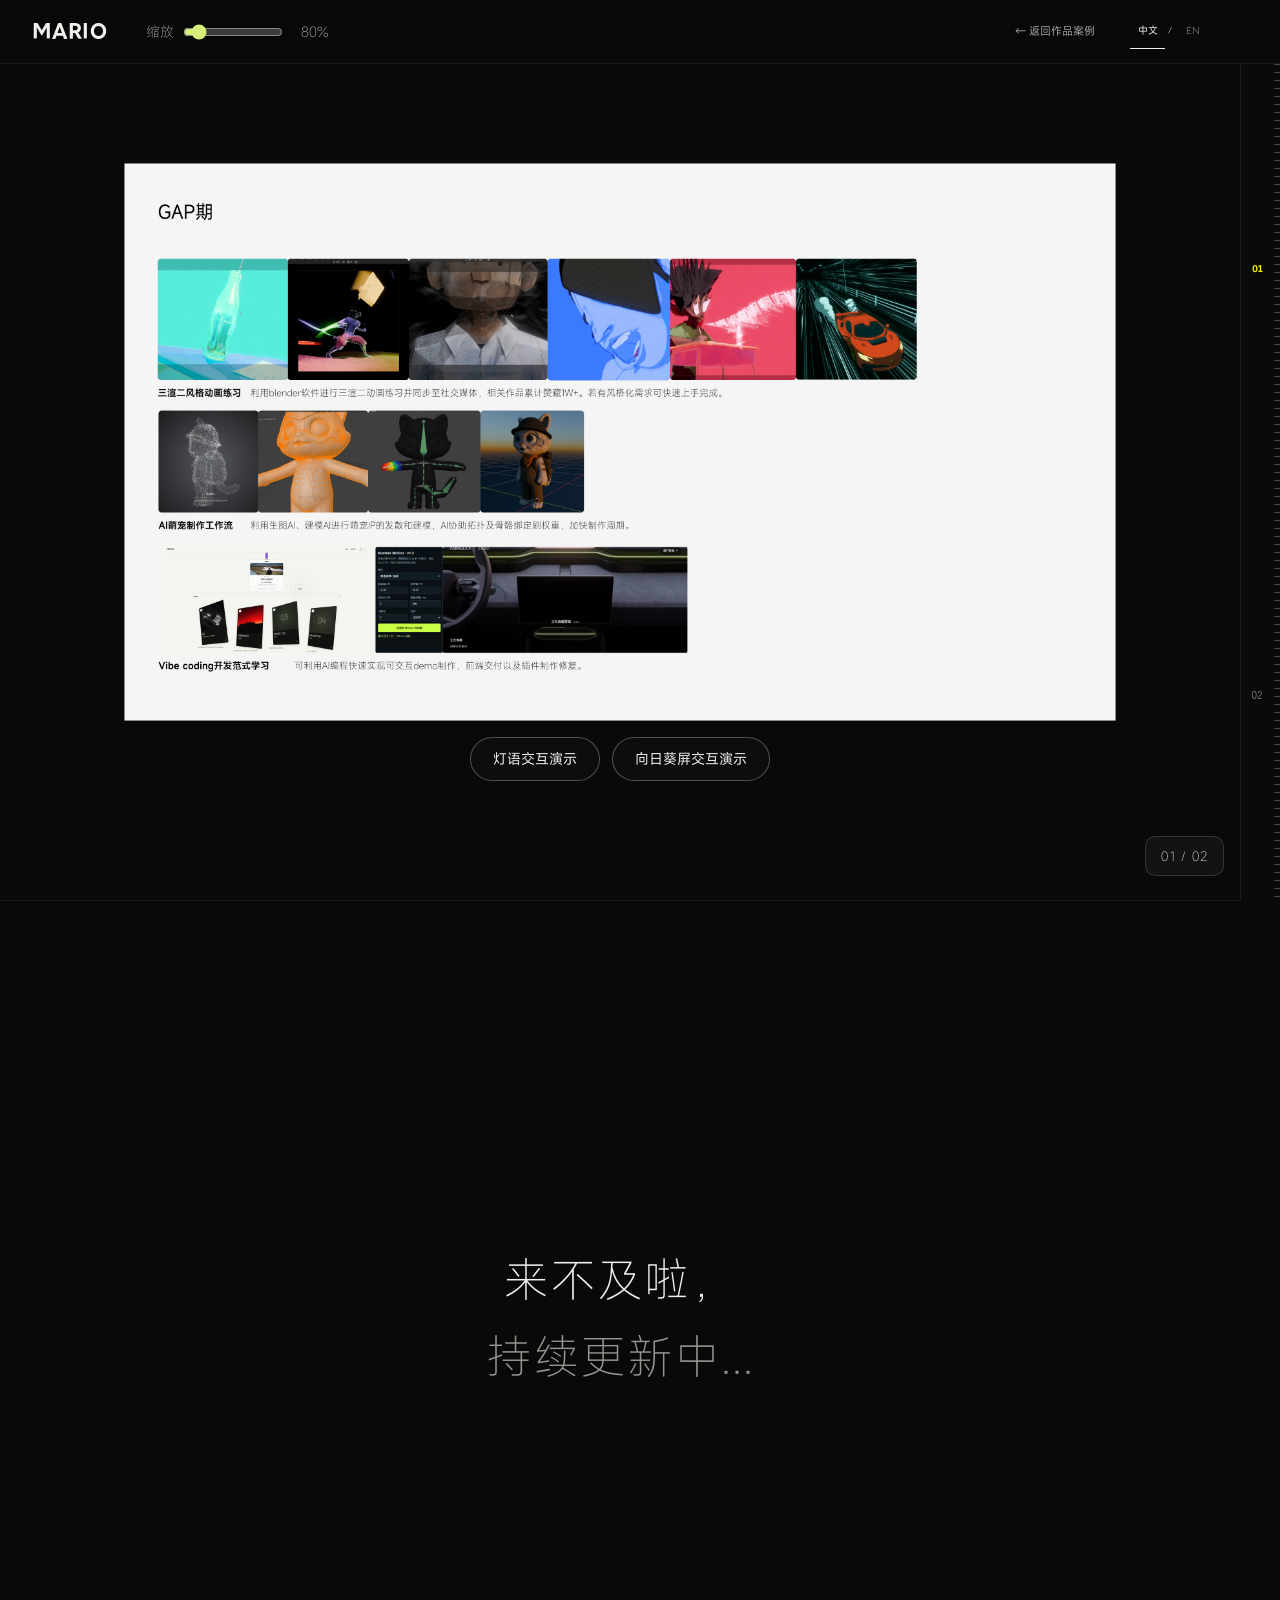
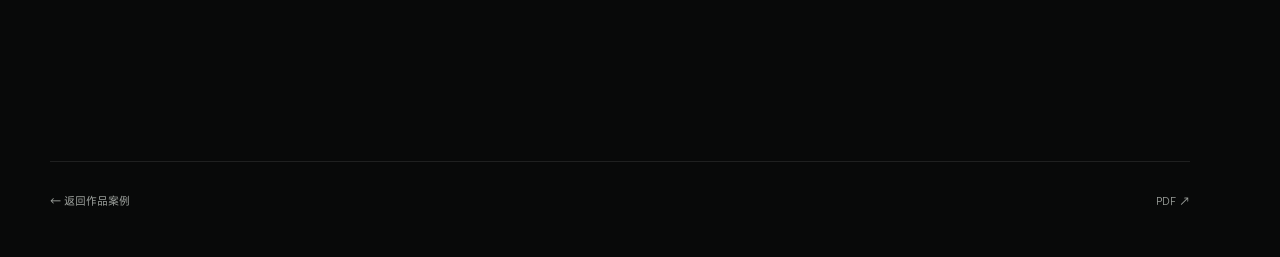
==== commit db4d7ea9: "Add per-page project navigation and floating page counter" ====
--- a/site/gap.html
+++ b/site/gap.html
@@ -1 +1 @@
-<!doctype html><html lang="zh-CN"><head><meta charset="utf-8"><meta name="viewport" content="width=device-width,initial-scale=1"><meta name="description" content="GAP期 — 麦浩 Mario 的 UX / HMI 项目案例。"><meta name="theme-color" content="#080909"><title>GAP期 · MARIO</title><link rel="stylesheet" href="style.css?v=17"><link rel="stylesheet" href="isc.css?v=14"><link rel="stylesheet" href="portal.css?v=36"><script>try{const t=Number(sessionStorage.getItem('mario-gap-entry'));if(t&&Date.now()-t<6000&&!matchMedia('(prefers-reduced-motion: reduce)').matches){document.documentElement.classList.add('portal-arriving');setTimeout(()=>document.documentElement.classList.remove('portal-arriving'),2500)}}catch{}</script><link rel="stylesheet" href="extra-case.css?v=45"><link rel="stylesheet" href="cursor.css?v=17"><link rel="stylesheet" href="case-motion.css?v=42"></head><body class="case-page extra-page"><a class="case-skip" href="#case-main">跳转到项目内容</a><header class="case-header"><a class="logo" href="index.html#work" aria-label="返回 MARIO 作品集">MARIO</a><a href="index.html#work" class="case-return" id="case-return">← 返回作品案例</a><div class="language-switch" role="group" aria-label="页面语言"><button type="button" data-case-language="zh" aria-pressed="true">中文</button><span aria-hidden="true">/</span><button type="button" data-case-language="en" aria-pressed="false">EN</button></div></header><div class="reading-progress" aria-hidden="true"></div><nav class="case-ruler" aria-label="项目章节"></nav><main id="case-main" class="case-main"></main><dialog id="image-viewer"><div class="image-toolbar"><p id="image-caption"></p><div><button id="image-zoom" type="button" aria-pressed="false">放大查看</button><button id="image-close" type="button" aria-label="关闭图像">×</button></div></div><div class="image-stage"><img id="image-large" alt=""></div></dialog><script src="portal.js?v=44"></script><script src="gap.js?v=45"></script><script src="cursor.js?v=18"></script><script src="case-motion.js?v=46"></script></body></html>+<!doctype html><html lang="zh-CN"><head><meta charset="utf-8"><meta name="viewport" content="width=device-width,initial-scale=1"><meta name="description" content="GAP期 — 麦浩 Mario 的 UX / HMI 项目案例。"><meta name="theme-color" content="#080909"><title>GAP期 · MARIO</title><link rel="stylesheet" href="style.css?v=17"><link rel="stylesheet" href="isc.css?v=14"><link rel="stylesheet" href="portal.css?v=36"><script>try{const t=Number(sessionStorage.getItem('mario-gap-entry'));if(t&&Date.now()-t<6000&&!matchMedia('(prefers-reduced-motion: reduce)').matches){document.documentElement.classList.add('portal-arriving');setTimeout(()=>document.documentElement.classList.remove('portal-arriving'),2500)}}catch{}</script><link rel="stylesheet" href="extra-case.css?v=45"><link rel="stylesheet" href="cursor.css?v=17"><link rel="stylesheet" href="case-motion.css?v=43"></head><body class="case-page extra-page"><a class="case-skip" href="#case-main">跳转到项目内容</a><header class="case-header"><a class="logo" href="index.html#work" aria-label="返回 MARIO 作品集">MARIO</a><a href="index.html#work" class="case-return" id="case-return">← 返回作品案例</a><div class="language-switch" role="group" aria-label="页面语言"><button type="button" data-case-language="zh" aria-pressed="true">中文</button><span aria-hidden="true">/</span><button type="button" data-case-language="en" aria-pressed="false">EN</button></div></header><div class="reading-progress" aria-hidden="true"></div><nav class="case-ruler" aria-label="项目章节"></nav><main id="case-main" class="case-main"></main><dialog id="image-viewer"><div class="image-toolbar"><p id="image-caption"></p><div><button id="image-zoom" type="button" aria-pressed="false">放大查看</button><button id="image-close" type="button" aria-label="关闭图像">×</button></div></div><div class="image-stage"><img id="image-large" alt=""></div></dialog><script src="portal.js?v=44"></script><script src="gap.js?v=46"></script><script src="cursor.js?v=18"></script><script src="case-motion.js?v=47"></script></body></html>
--- a/site/case-motion.css
+++ b/site/case-motion.css
@@ -1,4 +1,8 @@
 .case-main{--case-zoom:1}.board-viewport{width:100%;overflow-x:auto;overflow-y:hidden;scrollbar-width:thin;scrollbar-color:#8e8e8e55 transparent}.board-viewport>.board-open{width:calc(100% * var(--case-zoom));margin-inline:auto;max-width:none}.case-main.is-zoomed .cover-spread{aspect-ratio:auto}.case-main .cover-spread{min-width:0}
+.case-ruler{overflow-y:auto;scrollbar-width:none;justify-content:flex-start;padding:8px 7px 8px 0}.case-ruler a{flex:1 0 26px;min-height:26px;text-decoration:none!important}.case-ruler a i,.case-ruler a::before,.case-ruler a::after{display:none!important}.case-ruler a.active{font-weight:600}
+.case-page-counter{position:fixed;right:56px;bottom:24px;z-index:26;padding:10px 15px;border:1px solid #ffffff24;border-radius:10px;background:#141616e8;color:#e8e9e4;backdrop-filter:blur(12px);font:300 13px/1.4 BlueSkyStandard,MiSans,sans-serif;font-variant-numeric:tabular-nums;letter-spacing:.07em;pointer-events:none}
+html.isc-opening-active .case-page-counter,html.portal-arriving .case-page-counter,body.demo-open .case-page-counter{visibility:hidden}
+@media(max-width:760px){.case-ruler{overflow-y:hidden;overflow-x:auto;padding:0 0 5px;justify-content:flex-start}.case-ruler a{flex:1 0 36px;min-height:30px}.case-page-counter{right:16px;bottom:72px;padding:8px 12px;font-size:11px}}
 .case-motion-ready .reveal-pending .board-open>img{opacity:0}.reveal-particles{position:absolute;inset:0;width:100%;height:100%;z-index:2;pointer-events:none}
 .case-zoom,.viewer-zoom{display:flex;align-items:center;gap:9px;white-space:nowrap;font:300 14px/1.4 BlueSkyStandard,MiSans,sans-serif;color:#bbb}.case-zoom{margin-left:14px}.case-zoom input,.viewer-zoom input{width:100px;height:18px;margin:0;accent-color:#d5ef78;cursor:ew-resize}.case-zoom output,.viewer-zoom output{font-variant-numeric:tabular-nums;min-width:37px;text-align:right}.case-zoom:focus-within,.viewer-zoom:focus-within{color:#fff}.case-header .case-return{margin-left:auto}
 @media(max-width:760px){.case-zoom{position:fixed;right:16px;bottom:16px;z-index:45;margin:0;padding:9px 12px;background:#141616ed;border:1px solid #ffffff26;border-radius:24px;backdrop-filter:blur(12px)}.case-zoom input{width:95px}.viewer-zoom{gap:5px}.viewer-zoom input{width:74px}.viewer-zoom .zoom-label{display:none}.image-toolbar>div{gap:8px}.case-page #image-zoom{display:none}}
